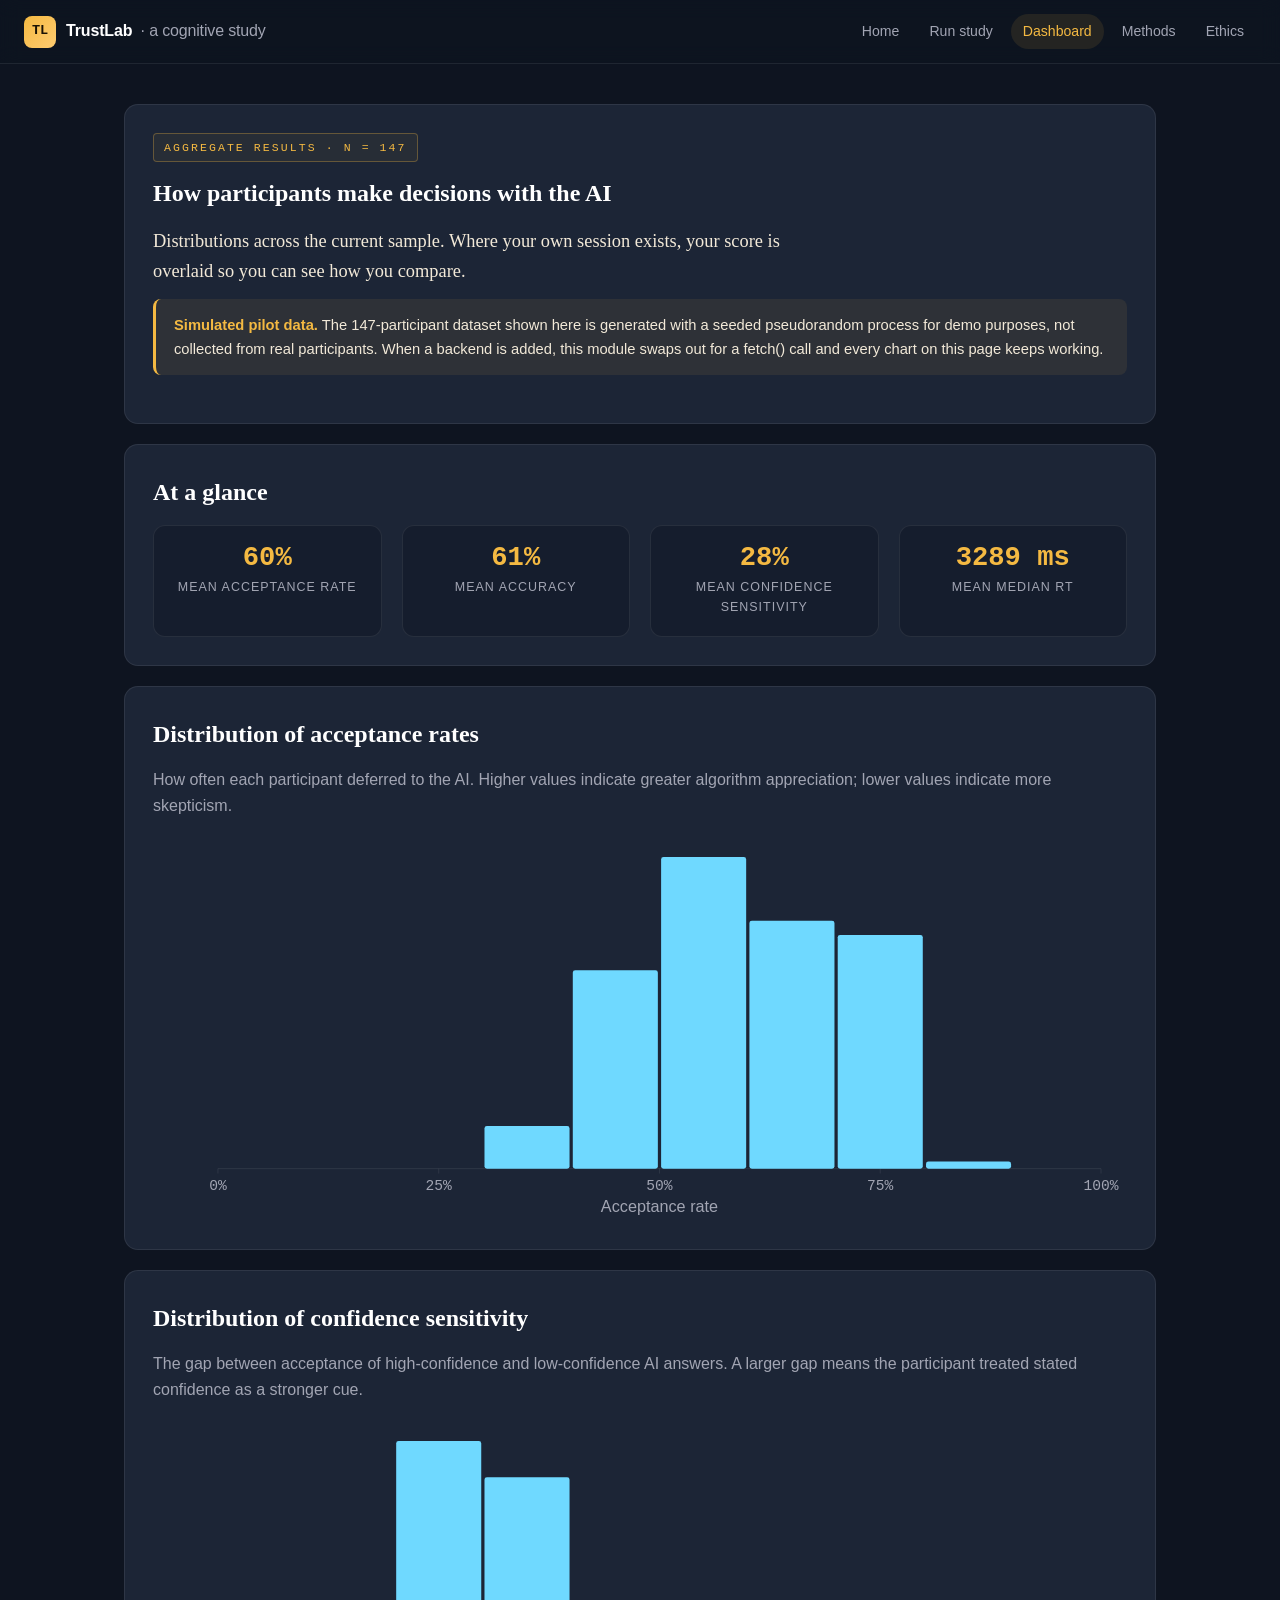
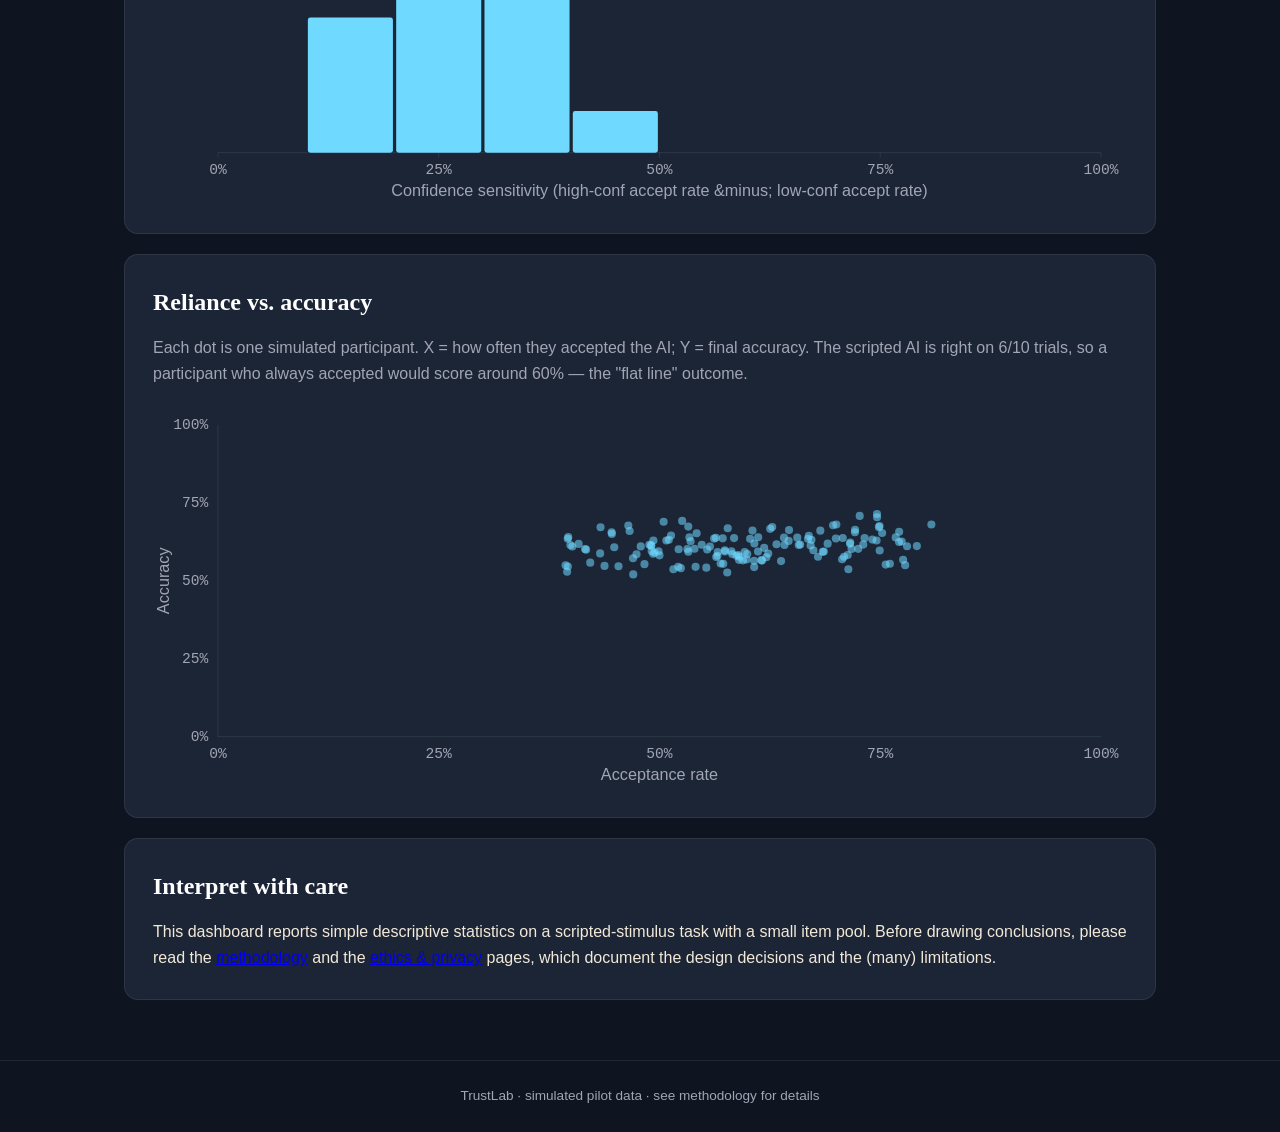
==== dashboard.html @ ebe2eb27 "Initial TrustLab: static site + AI Confidence Calibration experiment Pages: - index.html: landing (h" ====
<!DOCTYPE html>
<html lang="en">
<head>
  <meta charset="UTF-8" />
  <meta name="viewport" content="width=device-width, initial-scale=1.0" />
  <title>Aggregate dashboard — TrustLab</title>
  <link rel="icon" type="image/svg+xml" href="icons/icon.svg" />
  <link rel="stylesheet" href="css/base.css" />
  <link rel="stylesheet" href="css/data.css" />
</head>
<body>
  <header class="topbar">
    <a class="brand" href="index.html">
      <span class="brand__mark">TL</span>
      <span class="brand__name">TrustLab <em>· a cognitive study</em></span>
    </a>
    <nav class="nav">
      <a href="index.html">Home</a>
      <a href="experiment.html">Run study</a>
      <a href="dashboard.html">Dashboard</a>
      <a href="methodology.html">Methods</a>
      <a href="ethics.html">Ethics</a>
    </nav>
  </header>

  <svg class="chart-defs" aria-hidden="true">
    <defs>
      <linearGradient id="chart-grad-amber" x1="0" y1="0" x2="1" y2="0">
        <stop offset="0" stop-color="#f4b942"/>
        <stop offset="1" stop-color="#ffcc70"/>
      </linearGradient>
    </defs>
  </svg>

  <main>
    <div id="dash-root"></div>
  </main>

  <footer class="footer">
    <p>TrustLab &middot; simulated pilot data &middot; see methodology for details</p>
  </footer>

  <script src="js/store.js"></script>
  <script src="js/stimuli.js"></script>
  <script src="js/analytics.js"></script>
  <script src="js/aggregate.js"></script>
  <script src="js/charts.js"></script>
  <script src="js/dashboard.js"></script>
  <script src="js/nav.js"></script>
</body>
</html>
---- css/base.css ----
/* ===========================================================
   TrustLab — base styles
   Aesthetic: research lab notebook. Deep navy, warm cream text,
   amber accents (like paper labels), cyan for data. System fonts,
   zero dependencies.
   =========================================================== */

:root {
  /* Palette */
  --bg: #0e1420;
  --bg-soft: #151d2d;
  --surface: #1c2536;
  --surface-2: #26314a;
  --border: rgba(255, 255, 255, 0.08);

  --text: #f2e9d8;          /* warm cream (paper-like) */
  --text-strong: #ffffff;
  --muted: #a2a5b3;

  --amber: #f4b942;
  --amber-2: #ffcc70;
  --cyan: #6fd9ff;
  --violet: #a78bfa;
  --danger: #ef6f6c;
  --success: #7dd3a2;

  /* Type */
  --serif: "Iowan Old Style", "Charter", "Georgia", "New York", serif;
  --sans: -apple-system, BlinkMacSystemFont, "Segoe UI", Roboto, "Helvetica Neue", Arial, sans-serif;
  --mono: ui-monospace, SFMono-Regular, "SF Mono", Menlo, Consolas, monospace;

  --radius: 14px;
  --gap: 20px;
  --maxw: 1080px;
  --shadow: 0 20px 60px rgba(0, 0, 0, 0.45);
}

* { box-sizing: border-box; margin: 0; padding: 0; }
html { scroll-behavior: smooth; }

body {
  font-family: var(--sans);
  background: var(--bg);
  color: var(--text);
  line-height: 1.65;
  min-height: 100vh;
  display: flex;
  flex-direction: column;
  overflow-x: hidden;
}

/* ---------- Top bar ---------- */
.topbar {
  position: sticky; top: 0; z-index: 40;
  display: flex; align-items: center; justify-content: space-between;
  padding: 14px 24px;
  background: rgba(14, 20, 32, 0.85);
  backdrop-filter: blur(10px);
  border-bottom: 1px solid var(--border);
}
.brand {
  display: flex; align-items: center; gap: 10px;
  color: var(--text-strong);
  text-decoration: none;
  font-weight: 700;
  letter-spacing: -0.01em;
}
.brand__mark {
  display: grid; place-items: center;
  width: 32px; height: 32px; border-radius: 8px;
  background: linear-gradient(135deg, var(--amber), var(--amber-2));
  color: #1a1204;
  font-weight: 900; font-size: 0.85rem;
  font-family: var(--mono);
}
.brand__name { font-size: 1rem; }
.brand__name em {
  font-style: normal;
  color: var(--muted);
  font-weight: 500;
  margin-left: 4px;
}
.nav {
  display: flex; align-items: center; gap: 6px;
  font-size: 0.88rem;
}
.nav a {
  color: var(--muted);
  text-decoration: none;
  padding: 6px 12px;
  border-radius: 999px;
  transition: color 0.15s ease, background 0.15s ease;
}
.nav a:hover { color: var(--text); background: rgba(255,255,255,0.04); }
.nav a.active { color: var(--amber); background: rgba(244, 185, 66, 0.1); }

/* ---------- Layout ---------- */
main {
  flex: 1;
  width: min(var(--maxw), 100%);
  margin: 0 auto;
  padding: 40px 24px 60px;
}

.footer {
  border-top: 1px solid var(--border);
  padding: 24px;
  text-align: center;
  color: var(--muted);
  font-size: 0.85rem;
}

/* ---------- Buttons ---------- */
.btn {
  display: inline-flex; align-items: center; justify-content: center;
  gap: 8px;
  padding: 12px 20px;
  border-radius: 10px;
  font-weight: 600;
  font-size: 0.95rem;
  text-decoration: none;
  cursor: pointer;
  border: 1px solid transparent;
  font-family: inherit;
  transition: transform 0.12s ease, background 0.15s ease, border-color 0.15s ease, box-shadow 0.2s ease;
}
.btn:hover { transform: translateY(-1px); }
.btn--primary {
  background: linear-gradient(135deg, var(--amber), var(--amber-2));
  color: #1a1204;
  box-shadow: 0 10px 30px rgba(244, 185, 66, 0.25);
}
.btn--primary:hover { box-shadow: 0 14px 36px rgba(244, 185, 66, 0.35); }
.btn--ghost {
  background: transparent;
  color: var(--text);
  border-color: var(--border);
}
.btn--ghost:hover { border-color: var(--amber); color: var(--amber); }
.btn--big { padding: 16px 28px; font-size: 1.05rem; }

/* ---------- Cards ---------- */
.card {
  background: var(--surface);
  border: 1px solid var(--border);
  border-radius: var(--radius);
  padding: 28px;
}
.card + .card { margin-top: var(--gap); }
.card h2 { font-family: var(--serif); font-size: 1.5rem; font-weight: 700; margin-bottom: 12px; color: var(--text-strong); }
.card h3 { font-size: 1.05rem; margin: 20px 0 8px; color: var(--amber); font-weight: 600; }
.card p { margin-bottom: 12px; }
.card p:last-child { margin-bottom: 0; }

/* ---------- Typography helpers ---------- */
.eyebrow {
  display: inline-block;
  font-family: var(--mono);
  color: var(--amber);
  font-size: 0.72rem;
  text-transform: uppercase;
  letter-spacing: 0.18em;
  padding: 4px 10px;
  border: 1px solid rgba(244, 185, 66, 0.3);
  border-radius: 4px;
  background: rgba(244, 185, 66, 0.05);
}
.lede {
  font-family: var(--serif);
  font-size: 1.15rem;
  color: var(--text);
  line-height: 1.65;
  max-width: 640px;
}
.muted { color: var(--muted); }
.mono { font-family: var(--mono); }
.serif { font-family: var(--serif); }

/* ---------- Utility ---------- */
.hstack { display: flex; align-items: center; gap: 12px; flex-wrap: wrap; }
.vstack { display: flex; flex-direction: column; gap: 12px; }
.grid-2 { display: grid; grid-template-columns: repeat(auto-fit, minmax(220px, 1fr)); gap: var(--gap); }
.grid-3 { display: grid; grid-template-columns: repeat(auto-fit, minmax(180px, 1fr)); gap: var(--gap); }
.grid-4 { display: grid; grid-template-columns: repeat(auto-fit, minmax(150px, 1fr)); gap: var(--gap); }

@media (max-width: 720px) {
  .nav a { padding: 6px 10px; font-size: 0.82rem; }
  main { padding: 24px 16px 40px; }
  .card { padding: 20px; }
}

@media (max-width: 520px) {
  .brand__name em { display: none; }
  .nav { gap: 2px; }
  .nav a { padding: 6px 8px; font-size: 0.78rem; }
}
---- css/data.css ----
/* Shared styles for results + dashboard: charts, stat boxes, tables */

.stat-box {
  background: var(--bg-soft);
  border: 1px solid var(--border);
  border-radius: 12px;
  padding: 18px 16px;
  text-align: center;
  display: flex; flex-direction: column; gap: 6px;
  transition: border-color 0.15s ease, transform 0.15s ease;
}
.stat-box:hover { border-color: var(--amber); transform: translateY(-2px); }
.stat-value {
  font-family: var(--mono);
  font-size: 1.7rem;
  font-weight: 700;
  color: var(--amber);
  line-height: 1;
}
.stat-label {
  color: var(--muted);
  font-size: 0.78rem;
  text-transform: uppercase;
  letter-spacing: 0.08em;
}

/* Charts */
.chart {
  width: 100%; height: auto; display: block;
  margin-top: 8px;
}
.chart-empty { color: var(--muted); font-style: italic; padding: 16px 0; }

.chart-track  { fill: var(--surface-2); }
.chart-bar    { fill: var(--cyan); }
.chart-bar--hi{ fill: url(#chart-grad-amber); }
.chart-label  { fill: var(--muted); font-size: 20px; font-family: var(--sans); }
.chart-value  { fill: var(--text); font-size: 20px; font-family: var(--mono); }
.chart-tick   { fill: var(--muted); font-size: 18px; font-family: var(--mono); }
.chart-axis   { stroke: var(--border); stroke-width: 1; }
.chart-axis-title { fill: var(--muted); font-size: 20px; font-family: var(--sans); }
.chart-dot    { fill: var(--cyan); opacity: 0.55; }
.chart-dot--you { fill: var(--amber); opacity: 1; stroke: var(--bg); stroke-width: 3; }
.chart-marker { stroke: var(--amber); stroke-width: 2; stroke-dasharray: 6 4; }
.chart-marker-tag { fill: var(--amber); }
.chart-marker-text { fill: #1a1204; font-family: var(--mono); font-size: 14px; font-weight: 700; }
.chart-marker-text--dark { fill: var(--amber); }

/* SVG gradient for highlighted bars, injected once via <template> below the chart */
.chart-defs { position: absolute; width: 0; height: 0; overflow: hidden; }

/* Tables */
.results-table {
  width: 100%;
  border-collapse: collapse;
  margin-top: 12px;
  font-size: 0.9rem;
}
.results-table th {
  text-align: left;
  padding: 10px 12px;
  border-bottom: 1px solid var(--border);
  color: var(--muted);
  font-weight: 500;
  font-size: 0.78rem;
  text-transform: uppercase;
  letter-spacing: 0.08em;
}
.results-table td {
  padding: 10px 12px;
  border-bottom: 1px solid rgba(255, 255, 255, 0.04);
}
.results-table tr:hover td { background: var(--bg-soft); }
.results-table .ok  { color: var(--success); font-weight: 600; }
.results-table .bad { color: var(--danger); font-weight: 600; }

/* Simulated-data notice */
.notice {
  padding: 14px 18px;
  border-left: 3px solid var(--amber);
  background: rgba(244, 185, 66, 0.08);
  border-radius: 8px;
  color: var(--text);
  margin-bottom: 20px;
  font-size: 0.92rem;
}
.notice strong { color: var(--amber); }
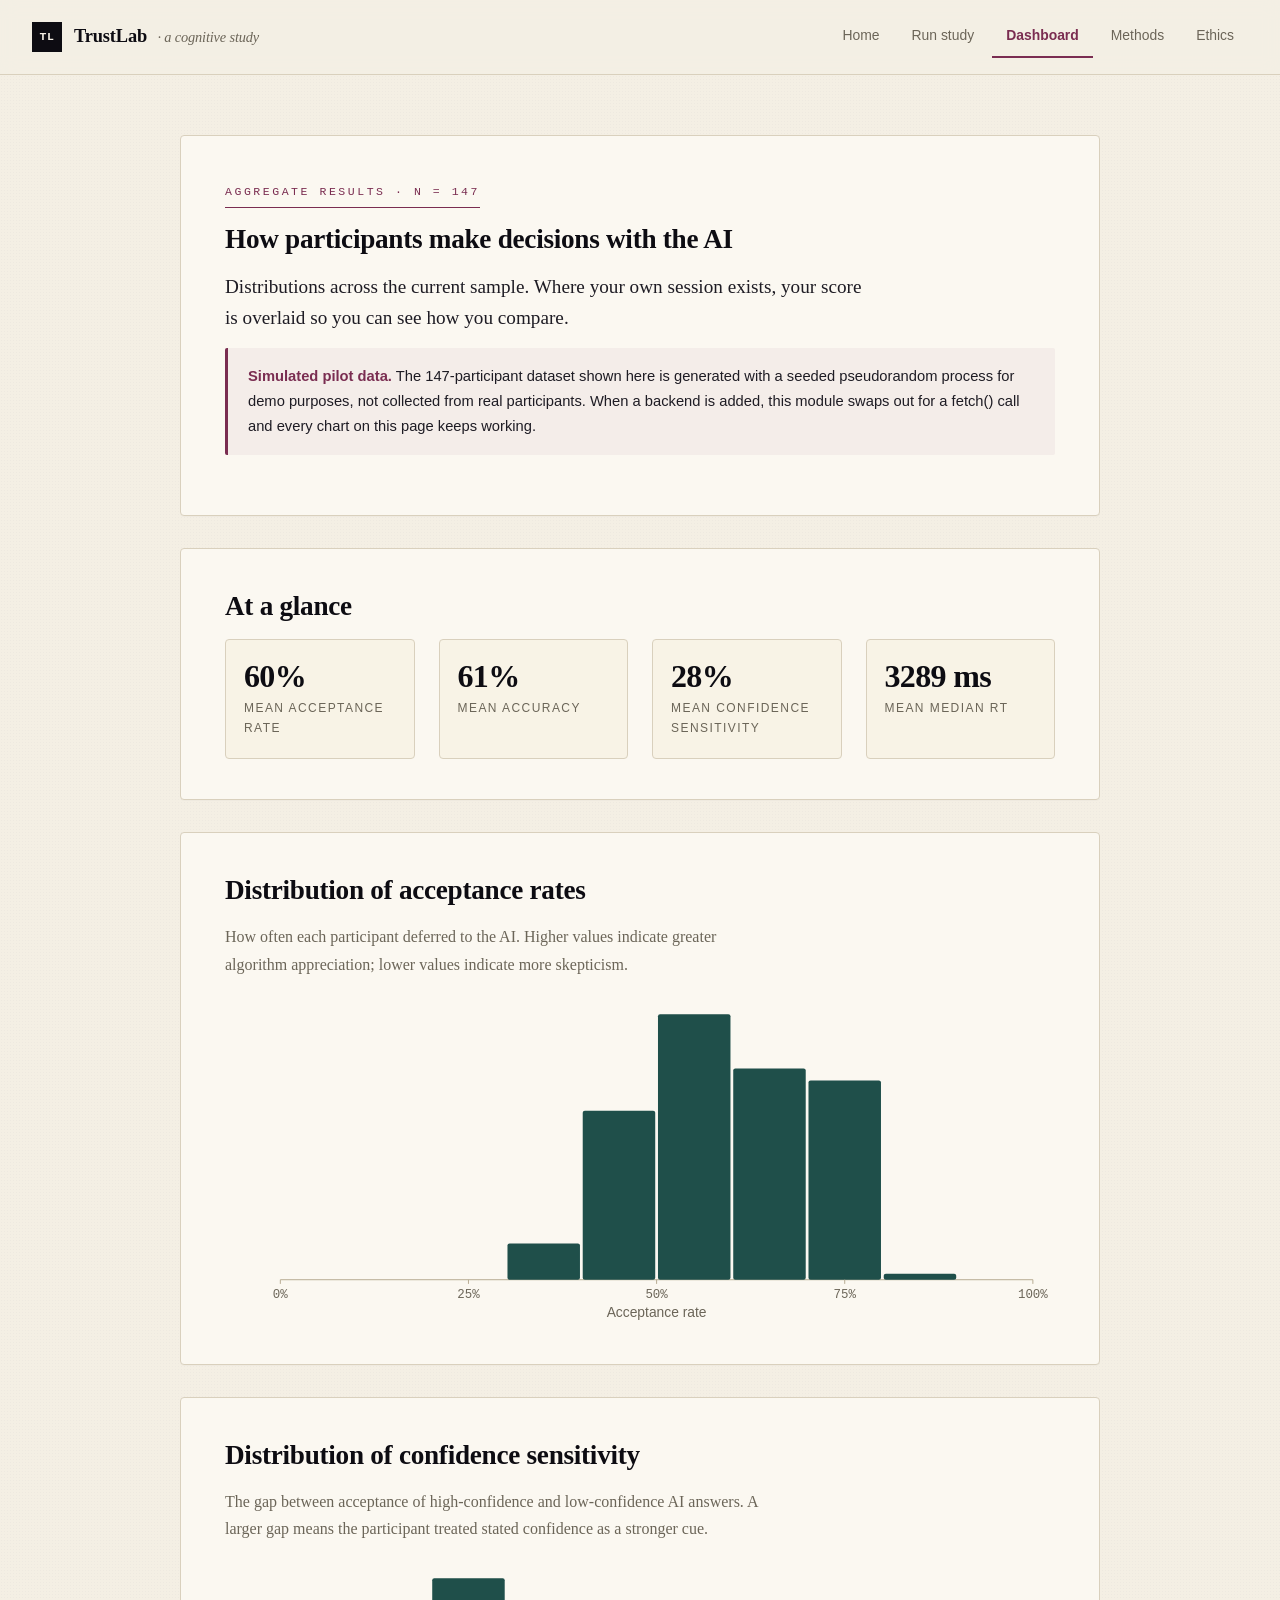
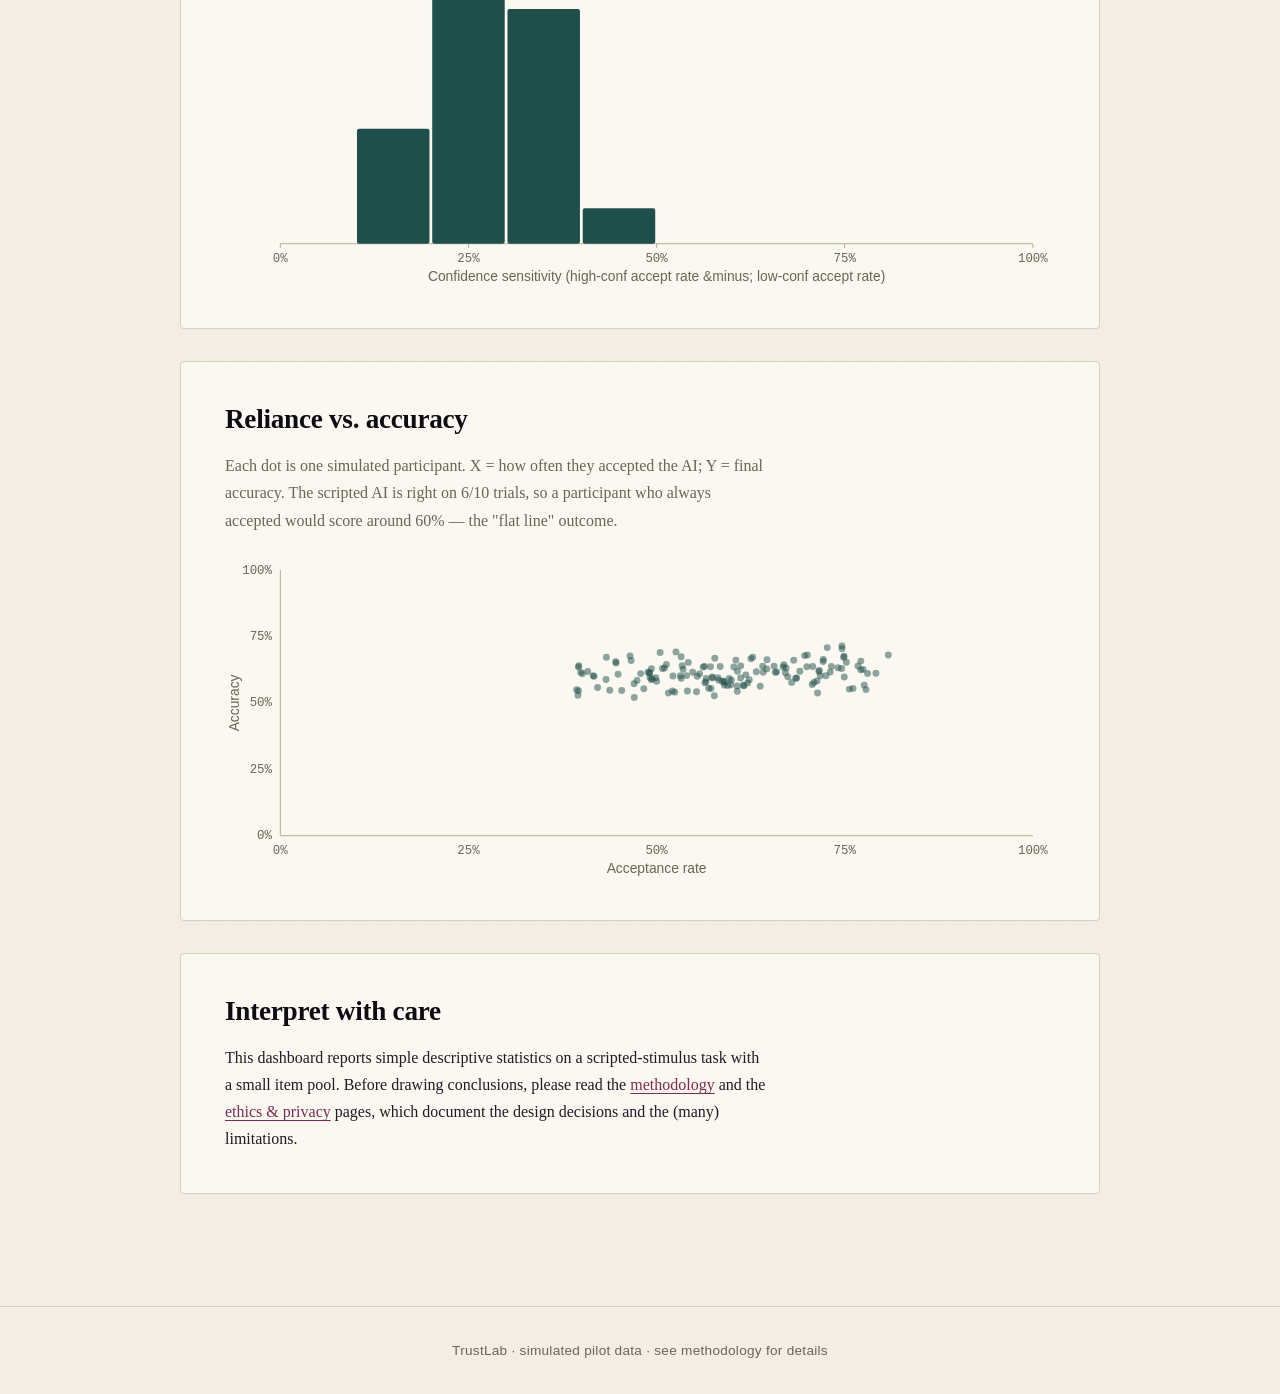
==== commit ce71e7df: "Redesign: switch to light editorial aesthetic Full visual overhaul to differentiate TrustLab from Fi" ====
--- a/dashboard.html
+++ b/dashboard.html
@@ -25,9 +25,9 @@
 
   <svg class="chart-defs" aria-hidden="true">
     <defs>
-      <linearGradient id="chart-grad-amber" x1="0" y1="0" x2="1" y2="0">
-        <stop offset="0" stop-color="#f4b942"/>
-        <stop offset="1" stop-color="#ffcc70"/>
+      <linearGradient id="chart-grad-plum" x1="0" y1="0" x2="1" y2="0">
+        <stop offset="0" stop-color="#7a2d51"/>
+        <stop offset="1" stop-color="#a0426e"/>
       </linearGradient>
     </defs>
   </svg>
--- a/css/base.css
+++ b/css/base.css
@@ -1,196 +1,266 @@
 /* ===========================================================
    TrustLab — base styles
-   Aesthetic: research lab notebook. Deep navy, warm cream text,
-   amber accents (like paper labels), cyan for data. System fonts,
-   zero dependencies.
+   Aesthetic: light editorial. Warm cream paper, deep charcoal
+   text, plum accent, teal data ink, serif-forward typography.
+   Meant to feel like a modern research institute publication.
    =========================================================== */
 
 :root {
-  /* Palette */
-  --bg: #0e1420;
-  --bg-soft: #151d2d;
-  --surface: #1c2536;
-  --surface-2: #26314a;
-  --border: rgba(255, 255, 255, 0.08);
-
-  --text: #f2e9d8;          /* warm cream (paper-like) */
-  --text-strong: #ffffff;
-  --muted: #a2a5b3;
-
-  --amber: #f4b942;
-  --amber-2: #ffcc70;
-  --cyan: #6fd9ff;
-  --violet: #a78bfa;
-  --danger: #ef6f6c;
-  --success: #7dd3a2;
+  /* Palette — light editorial */
+  --paper: #f4efe4;        /* page background: warm cream */
+  --paper-2: #ebe4d3;      /* subtle inset */
+  --card: #fbf8f1;         /* raised surfaces: near-white cream */
+  --card-2: #f8f3e6;       /* nested inset */
+  --rule: #d9d0bd;         /* soft warm gray dividers */
+  --rule-strong: #b8ac93;
+
+  --ink: #1e1c24;          /* body text: deep charcoal */
+  --ink-strong: #0d0c12;   /* headings: near black */
+  --ink-muted: #6b6558;    /* warm gray for meta */
+
+  --plum: #7a2d51;         /* primary accent */
+  --plum-2: #a0426e;       /* lighter accent */
+  --teal: #1f4f4a;         /* secondary / data */
+  --teal-2: #2f7a72;
+  --danger: #a83a3a;
+  --success: #2f6a3e;
 
   /* Type */
-  --serif: "Iowan Old Style", "Charter", "Georgia", "New York", serif;
-  --sans: -apple-system, BlinkMacSystemFont, "Segoe UI", Roboto, "Helvetica Neue", Arial, sans-serif;
-  --mono: ui-monospace, SFMono-Regular, "SF Mono", Menlo, Consolas, monospace;
-
-  --radius: 14px;
-  --gap: 20px;
-  --maxw: 1080px;
-  --shadow: 0 20px 60px rgba(0, 0, 0, 0.45);
+  --serif: "Iowan Old Style", "Charter", "Georgia", "Times New Roman", serif;
+  --sans:  -apple-system, BlinkMacSystemFont, "Inter", "Helvetica Neue", Arial, sans-serif;
+  --mono:  ui-monospace, SFMono-Regular, "SF Mono", Menlo, Consolas, monospace;
+
+  --radius: 4px;           /* editorial: minimal rounding */
+  --radius-lg: 8px;
+  --gap: 24px;
+  --maxw: 1000px;
+  --measure: 68ch;         /* comfortable line length */
 }
 
 * { box-sizing: border-box; margin: 0; padding: 0; }
 html { scroll-behavior: smooth; }
 
 body {
-  font-family: var(--sans);
-  background: var(--bg);
-  color: var(--text);
-  line-height: 1.65;
+  font-family: var(--serif);
+  background: var(--paper);
+  color: var(--ink);
+  line-height: 1.7;
   min-height: 100vh;
   display: flex;
   flex-direction: column;
   overflow-x: hidden;
+  /* Subtle paper-grain texture */
+  background-image:
+    radial-gradient(rgba(30, 28, 36, 0.025) 1px, transparent 1px);
+  background-size: 3px 3px;
 }
 
 /* ---------- Top bar ---------- */
 .topbar {
   position: sticky; top: 0; z-index: 40;
   display: flex; align-items: center; justify-content: space-between;
-  padding: 14px 24px;
-  background: rgba(14, 20, 32, 0.85);
-  backdrop-filter: blur(10px);
-  border-bottom: 1px solid var(--border);
+  padding: 16px 32px;
+  background: rgba(244, 239, 228, 0.92);
+  backdrop-filter: blur(8px);
+  border-bottom: 1px solid var(--rule);
+  font-family: var(--sans);
 }
 .brand {
-  display: flex; align-items: center; gap: 10px;
-  color: var(--text-strong);
+  display: flex; align-items: baseline; gap: 12px;
+  color: var(--ink-strong);
   text-decoration: none;
   font-weight: 700;
   letter-spacing: -0.01em;
 }
 .brand__mark {
-  display: grid; place-items: center;
-  width: 32px; height: 32px; border-radius: 8px;
-  background: linear-gradient(135deg, var(--amber), var(--amber-2));
-  color: #1a1204;
-  font-weight: 900; font-size: 0.85rem;
+  display: inline-grid; place-items: center;
+  width: 30px; height: 30px;
+  background: var(--ink-strong);
+  color: var(--paper);
+  font-weight: 900; font-size: 0.72rem;
   font-family: var(--mono);
-}
-.brand__name { font-size: 1rem; }
+  letter-spacing: 0.05em;
+  align-self: center;
+}
+.brand__name {
+  font-family: var(--serif);
+  font-size: 1.15rem;
+  font-weight: 700;
+}
 .brand__name em {
-  font-style: normal;
-  color: var(--muted);
-  font-weight: 500;
-  margin-left: 4px;
+  font-style: italic;
+  color: var(--ink-muted);
+  font-weight: 400;
+  margin-left: 6px;
+  font-size: 0.9rem;
 }
 .nav {
-  display: flex; align-items: center; gap: 6px;
-  font-size: 0.88rem;
+  display: flex; align-items: center; gap: 4px;
+  font-size: 0.87rem;
+  font-family: var(--sans);
 }
 .nav a {
-  color: var(--muted);
+  color: var(--ink-muted);
   text-decoration: none;
-  padding: 6px 12px;
-  border-radius: 999px;
-  transition: color 0.15s ease, background 0.15s ease;
-}
-.nav a:hover { color: var(--text); background: rgba(255,255,255,0.04); }
-.nav a.active { color: var(--amber); background: rgba(244, 185, 66, 0.1); }
+  padding: 8px 14px;
+  border-bottom: 2px solid transparent;
+  transition: color 0.15s ease, border-color 0.15s ease;
+}
+.nav a:hover { color: var(--ink-strong); border-bottom-color: var(--rule-strong); }
+.nav a.active {
+  color: var(--plum);
+  border-bottom-color: var(--plum);
+  font-weight: 600;
+}
 
 /* ---------- Layout ---------- */
 main {
   flex: 1;
   width: min(var(--maxw), 100%);
   margin: 0 auto;
-  padding: 40px 24px 60px;
+  padding: 60px 40px 80px;
 }
 
 .footer {
-  border-top: 1px solid var(--border);
-  padding: 24px;
+  border-top: 1px solid var(--rule);
+  padding: 32px;
   text-align: center;
-  color: var(--muted);
+  color: var(--ink-muted);
+  font-family: var(--sans);
   font-size: 0.85rem;
-}
-
-/* ---------- Buttons ---------- */
+  letter-spacing: 0.02em;
+}
+
+/* ---------- Editorial section numbering ---------- */
+.card {
+  position: relative;
+  background: var(--card);
+  border: 1px solid var(--rule);
+  border-radius: var(--radius);
+  padding: 40px 44px;
+  margin-bottom: 32px;
+  box-shadow: 0 1px 0 rgba(0, 0, 0, 0.02);
+  max-width: 100%;
+}
+.card h2 {
+  font-family: var(--serif);
+  font-size: 1.7rem;
+  font-weight: 700;
+  color: var(--ink-strong);
+  line-height: 1.25;
+  margin-bottom: 16px;
+  letter-spacing: -0.01em;
+}
+.card h3 {
+  font-family: var(--sans);
+  font-size: 0.88rem;
+  text-transform: uppercase;
+  letter-spacing: 0.14em;
+  color: var(--plum);
+  font-weight: 700;
+  margin: 28px 0 10px;
+}
+.card p {
+  max-width: var(--measure);
+  margin-bottom: 14px;
+}
+.card p:last-child { margin-bottom: 0; }
+.card ul, .card ol {
+  margin: 12px 0 16px 1.4rem;
+  max-width: var(--measure);
+}
+.card li { margin-bottom: 8px; }
+
+/* ---------- Buttons (editorial: understated, sharp) ---------- */
 .btn {
   display: inline-flex; align-items: center; justify-content: center;
   gap: 8px;
-  padding: 12px 20px;
-  border-radius: 10px;
+  padding: 12px 22px;
+  border-radius: 2px;
   font-weight: 600;
-  font-size: 0.95rem;
+  font-size: 0.92rem;
+  font-family: var(--sans);
   text-decoration: none;
   cursor: pointer;
   border: 1px solid transparent;
-  font-family: inherit;
-  transition: transform 0.12s ease, background 0.15s ease, border-color 0.15s ease, box-shadow 0.2s ease;
+  letter-spacing: 0.01em;
+  transition: transform 0.1s ease, background 0.15s ease, color 0.15s ease, border-color 0.15s ease;
 }
 .btn:hover { transform: translateY(-1px); }
 .btn--primary {
-  background: linear-gradient(135deg, var(--amber), var(--amber-2));
-  color: #1a1204;
-  box-shadow: 0 10px 30px rgba(244, 185, 66, 0.25);
-}
-.btn--primary:hover { box-shadow: 0 14px 36px rgba(244, 185, 66, 0.35); }
+  background: var(--ink-strong);
+  color: var(--paper);
+  border-color: var(--ink-strong);
+}
+.btn--primary:hover { background: var(--plum); border-color: var(--plum); }
 .btn--ghost {
   background: transparent;
-  color: var(--text);
-  border-color: var(--border);
-}
-.btn--ghost:hover { border-color: var(--amber); color: var(--amber); }
-.btn--big { padding: 16px 28px; font-size: 1.05rem; }
-
-/* ---------- Cards ---------- */
-.card {
-  background: var(--surface);
-  border: 1px solid var(--border);
-  border-radius: var(--radius);
-  padding: 28px;
-}
-.card + .card { margin-top: var(--gap); }
-.card h2 { font-family: var(--serif); font-size: 1.5rem; font-weight: 700; margin-bottom: 12px; color: var(--text-strong); }
-.card h3 { font-size: 1.05rem; margin: 20px 0 8px; color: var(--amber); font-weight: 600; }
-.card p { margin-bottom: 12px; }
-.card p:last-child { margin-bottom: 0; }
+  color: var(--ink-strong);
+  border-color: var(--rule-strong);
+}
+.btn--ghost:hover { border-color: var(--ink-strong); }
+.btn--big { padding: 15px 30px; font-size: 1rem; }
 
 /* ---------- Typography helpers ---------- */
 .eyebrow {
   display: inline-block;
   font-family: var(--mono);
-  color: var(--amber);
+  color: var(--plum);
   font-size: 0.72rem;
   text-transform: uppercase;
-  letter-spacing: 0.18em;
-  padding: 4px 10px;
-  border: 1px solid rgba(244, 185, 66, 0.3);
-  border-radius: 4px;
-  background: rgba(244, 185, 66, 0.05);
+  letter-spacing: 0.22em;
+  margin-bottom: 14px;
+  padding-bottom: 6px;
+  border-bottom: 1px solid var(--plum);
 }
 .lede {
   font-family: var(--serif);
-  font-size: 1.15rem;
-  color: var(--text);
-  line-height: 1.65;
-  max-width: 640px;
-}
-.muted { color: var(--muted); }
-.mono { font-family: var(--mono); }
+  font-size: 1.2rem;
+  color: var(--ink);
+  line-height: 1.6;
+  max-width: var(--measure);
+  font-weight: 400;
+}
+.muted { color: var(--ink-muted); }
+.mono { font-family: var(--mono); font-size: 0.88em; }
 .serif { font-family: var(--serif); }
-
-/* ---------- Utility ---------- */
-.hstack { display: flex; align-items: center; gap: 12px; flex-wrap: wrap; }
-.vstack { display: flex; flex-direction: column; gap: 12px; }
-.grid-2 { display: grid; grid-template-columns: repeat(auto-fit, minmax(220px, 1fr)); gap: var(--gap); }
-.grid-3 { display: grid; grid-template-columns: repeat(auto-fit, minmax(180px, 1fr)); gap: var(--gap); }
-.grid-4 { display: grid; grid-template-columns: repeat(auto-fit, minmax(150px, 1fr)); gap: var(--gap); }
+.sans { font-family: var(--sans); }
+
+/* Underlined academic links inside prose */
+.link, .card a:not(.btn) {
+  color: var(--plum);
+  text-decoration: underline;
+  text-decoration-thickness: 1px;
+  text-underline-offset: 3px;
+  transition: color 0.15s ease;
+}
+.link:hover, .card a:not(.btn):hover { color: var(--ink-strong); }
+
+/* Emphasis */
+em { font-style: italic; }
+strong { color: var(--ink-strong); font-weight: 700; }
+
+/* Horizontal rule = thin line + small caps label optional */
+hr.rule {
+  border: none;
+  border-top: 1px solid var(--rule);
+  margin: 40px 0;
+}
+
+/* ---------- Utility grids ---------- */
+.hstack { display: flex; align-items: center; gap: 14px; flex-wrap: wrap; }
+.vstack { display: flex; flex-direction: column; gap: 14px; }
+.grid-2 { display: grid; grid-template-columns: repeat(auto-fit, minmax(240px, 1fr)); gap: var(--gap); }
+.grid-3 { display: grid; grid-template-columns: repeat(auto-fit, minmax(200px, 1fr)); gap: var(--gap); }
+.grid-4 { display: grid; grid-template-columns: repeat(auto-fit, minmax(170px, 1fr)); gap: var(--gap); }
 
 @media (max-width: 720px) {
-  .nav a { padding: 6px 10px; font-size: 0.82rem; }
-  main { padding: 24px 16px 40px; }
-  .card { padding: 20px; }
-}
-
+  main { padding: 32px 20px 60px; }
+  .card { padding: 28px 24px; }
+  .card h2 { font-size: 1.4rem; }
+  .nav a { padding: 6px 10px; font-size: 0.8rem; }
+}
 @media (max-width: 520px) {
   .brand__name em { display: none; }
-  .nav { gap: 2px; }
-  .nav a { padding: 6px 8px; font-size: 0.78rem; }
-}
+  .nav { gap: 0; }
+}
--- a/css/data.css
+++ b/css/data.css
@@ -1,87 +1,91 @@
-/* Shared styles for results + dashboard: charts, stat boxes, tables */
+/* Charts + stat boxes + tables — editorial theme */
 
 .stat-box {
-  background: var(--bg-soft);
-  border: 1px solid var(--border);
-  border-radius: 12px;
-  padding: 18px 16px;
-  text-align: center;
+  background: var(--card-2);
+  border: 1px solid var(--rule);
+  border-radius: var(--radius);
+  padding: 20px 18px;
+  text-align: left;
   display: flex; flex-direction: column; gap: 6px;
   transition: border-color 0.15s ease, transform 0.15s ease;
 }
-.stat-box:hover { border-color: var(--amber); transform: translateY(-2px); }
+.stat-box:hover { border-color: var(--ink-strong); transform: translateY(-2px); }
 .stat-value {
-  font-family: var(--mono);
-  font-size: 1.7rem;
+  font-family: var(--serif);
+  font-size: 2rem;
   font-weight: 700;
-  color: var(--amber);
+  color: var(--ink-strong);
   line-height: 1;
+  letter-spacing: -0.02em;
 }
 .stat-label {
-  color: var(--muted);
-  font-size: 0.78rem;
+  font-family: var(--sans);
+  color: var(--ink-muted);
+  font-size: 0.75rem;
   text-transform: uppercase;
-  letter-spacing: 0.08em;
+  letter-spacing: 0.12em;
 }
 
 /* Charts */
 .chart {
   width: 100%; height: auto; display: block;
-  margin-top: 8px;
+  margin-top: 12px;
 }
-.chart-empty { color: var(--muted); font-style: italic; padding: 16px 0; }
+.chart-empty { color: var(--ink-muted); font-style: italic; padding: 16px 0; }
 
-.chart-track  { fill: var(--surface-2); }
-.chart-bar    { fill: var(--cyan); }
-.chart-bar--hi{ fill: url(#chart-grad-amber); }
-.chart-label  { fill: var(--muted); font-size: 20px; font-family: var(--sans); }
-.chart-value  { fill: var(--text); font-size: 20px; font-family: var(--mono); }
-.chart-tick   { fill: var(--muted); font-size: 18px; font-family: var(--mono); }
-.chart-axis   { stroke: var(--border); stroke-width: 1; }
-.chart-axis-title { fill: var(--muted); font-size: 20px; font-family: var(--sans); }
-.chart-dot    { fill: var(--cyan); opacity: 0.55; }
-.chart-dot--you { fill: var(--amber); opacity: 1; stroke: var(--bg); stroke-width: 3; }
-.chart-marker { stroke: var(--amber); stroke-width: 2; stroke-dasharray: 6 4; }
-.chart-marker-tag { fill: var(--amber); }
-.chart-marker-text { fill: #1a1204; font-family: var(--mono); font-size: 14px; font-weight: 700; }
-.chart-marker-text--dark { fill: var(--amber); }
+.chart-track  { fill: var(--rule); }
+.chart-bar    { fill: var(--teal); }
+.chart-bar--hi{ fill: url(#chart-grad-plum); }
+.chart-label  { fill: var(--ink); font-size: 20px; font-family: var(--sans); }
+.chart-value  { fill: var(--ink-strong); font-size: 20px; font-family: var(--mono); font-weight: 600; }
+.chart-tick   { fill: var(--ink-muted); font-size: 18px; font-family: var(--mono); }
+.chart-axis   { stroke: var(--rule-strong); stroke-width: 1; }
+.chart-axis-title { fill: var(--ink-muted); font-size: 20px; font-family: var(--sans); }
+.chart-dot    { fill: var(--teal); opacity: 0.5; }
+.chart-dot--you { fill: var(--plum); opacity: 1; stroke: var(--card); stroke-width: 3; }
+.chart-marker { stroke: var(--plum); stroke-width: 2; stroke-dasharray: 6 4; }
+.chart-marker-tag { fill: var(--plum); }
+.chart-marker-text { fill: var(--paper); font-family: var(--mono); font-size: 14px; font-weight: 700; letter-spacing: 0.06em; }
+.chart-marker-text--dark { fill: var(--plum); }
 
-/* SVG gradient for highlighted bars, injected once via <template> below the chart */
 .chart-defs { position: absolute; width: 0; height: 0; overflow: hidden; }
 
 /* Tables */
 .results-table {
   width: 100%;
   border-collapse: collapse;
-  margin-top: 12px;
+  margin-top: 16px;
+  font-family: var(--sans);
   font-size: 0.9rem;
 }
 .results-table th {
   text-align: left;
-  padding: 10px 12px;
-  border-bottom: 1px solid var(--border);
-  color: var(--muted);
-  font-weight: 500;
-  font-size: 0.78rem;
+  padding: 10px 14px;
+  border-bottom: 2px solid var(--ink-strong);
+  color: var(--ink-strong);
+  font-weight: 700;
+  font-size: 0.72rem;
   text-transform: uppercase;
-  letter-spacing: 0.08em;
+  letter-spacing: 0.12em;
 }
 .results-table td {
-  padding: 10px 12px;
-  border-bottom: 1px solid rgba(255, 255, 255, 0.04);
+  padding: 10px 14px;
+  border-bottom: 1px solid var(--rule);
+  color: var(--ink);
 }
-.results-table tr:hover td { background: var(--bg-soft); }
+.results-table tr:hover td { background: var(--card-2); }
 .results-table .ok  { color: var(--success); font-weight: 600; }
 .results-table .bad { color: var(--danger); font-weight: 600; }
 
-/* Simulated-data notice */
+/* Simulated-data notice — feels like an editorial footnote */
 .notice {
-  padding: 14px 18px;
-  border-left: 3px solid var(--amber);
-  background: rgba(244, 185, 66, 0.08);
-  border-radius: 8px;
-  color: var(--text);
+  padding: 16px 20px;
+  border-left: 3px solid var(--plum);
+  background: rgba(122, 45, 81, 0.05);
+  border-radius: 2px;
+  color: var(--ink);
   margin-bottom: 20px;
   font-size: 0.92rem;
+  font-family: var(--sans);
 }
-.notice strong { color: var(--amber); }
+.notice strong { color: var(--plum); }
